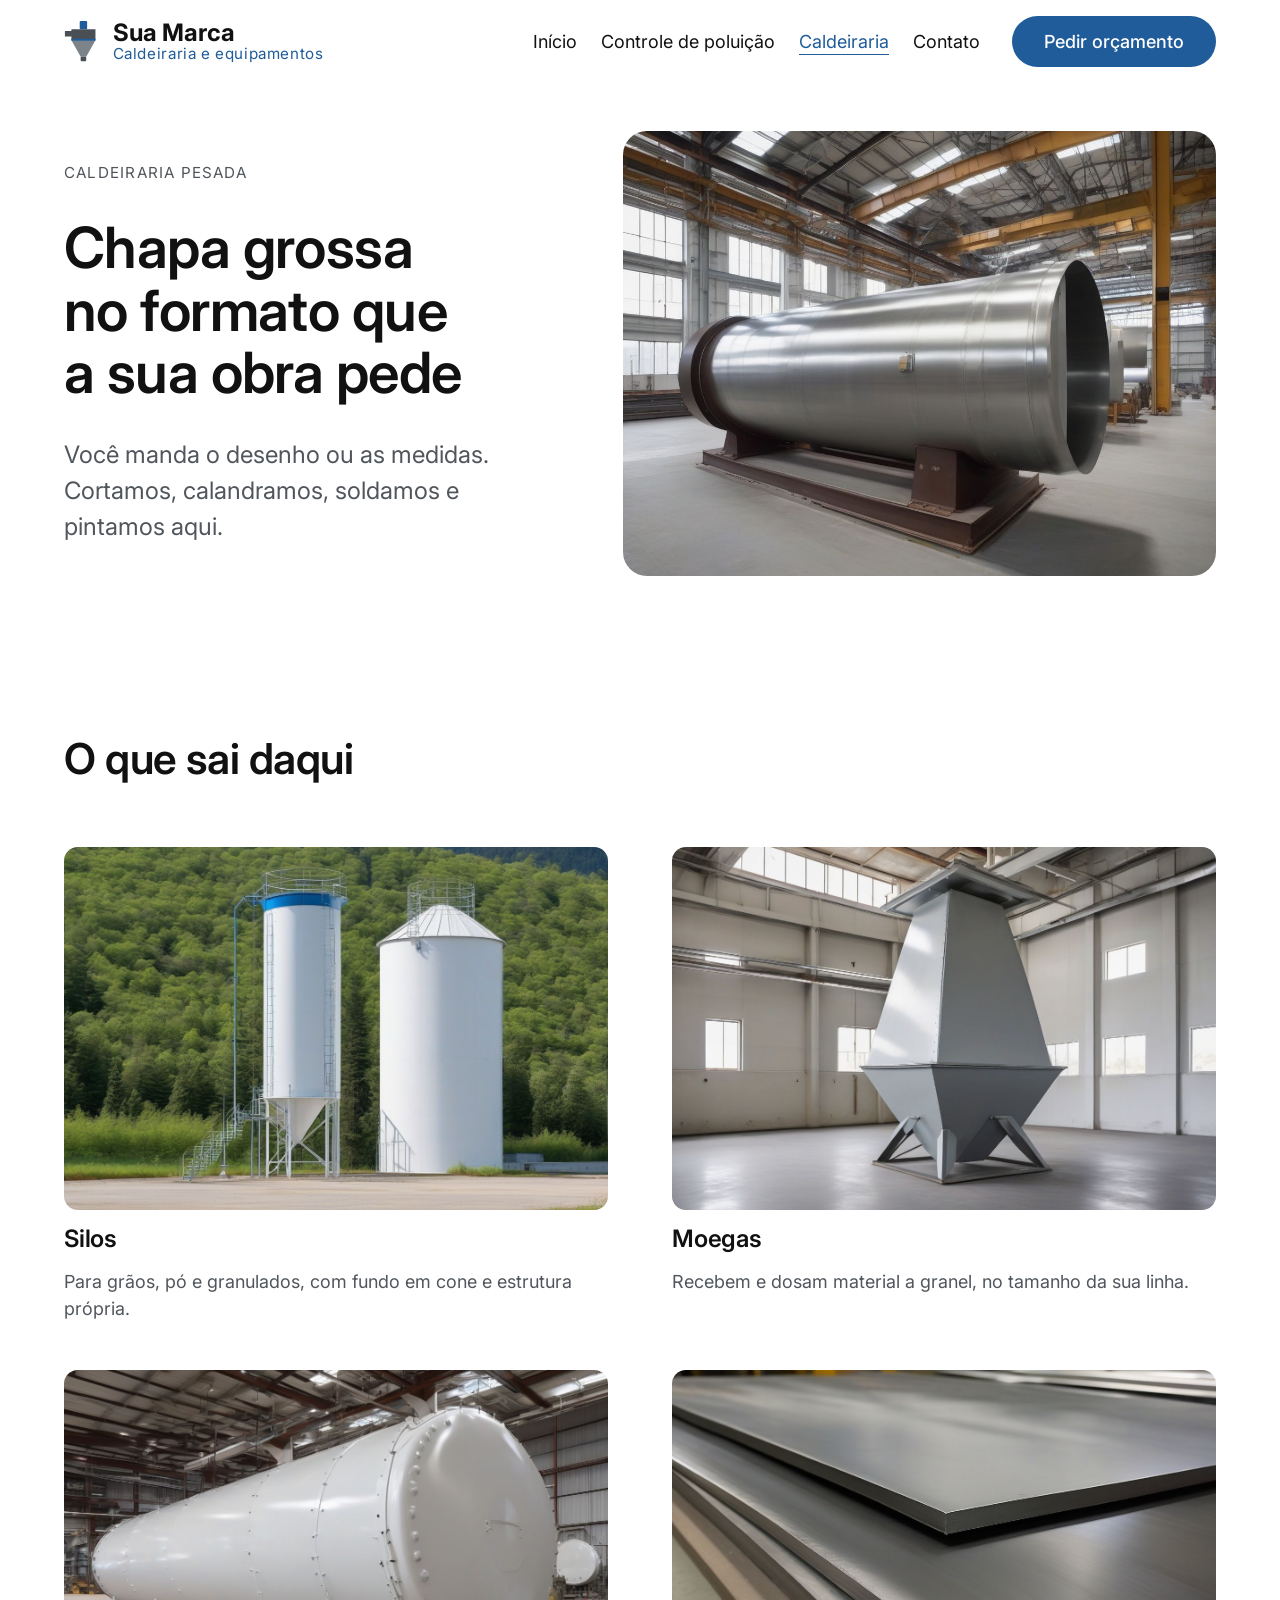
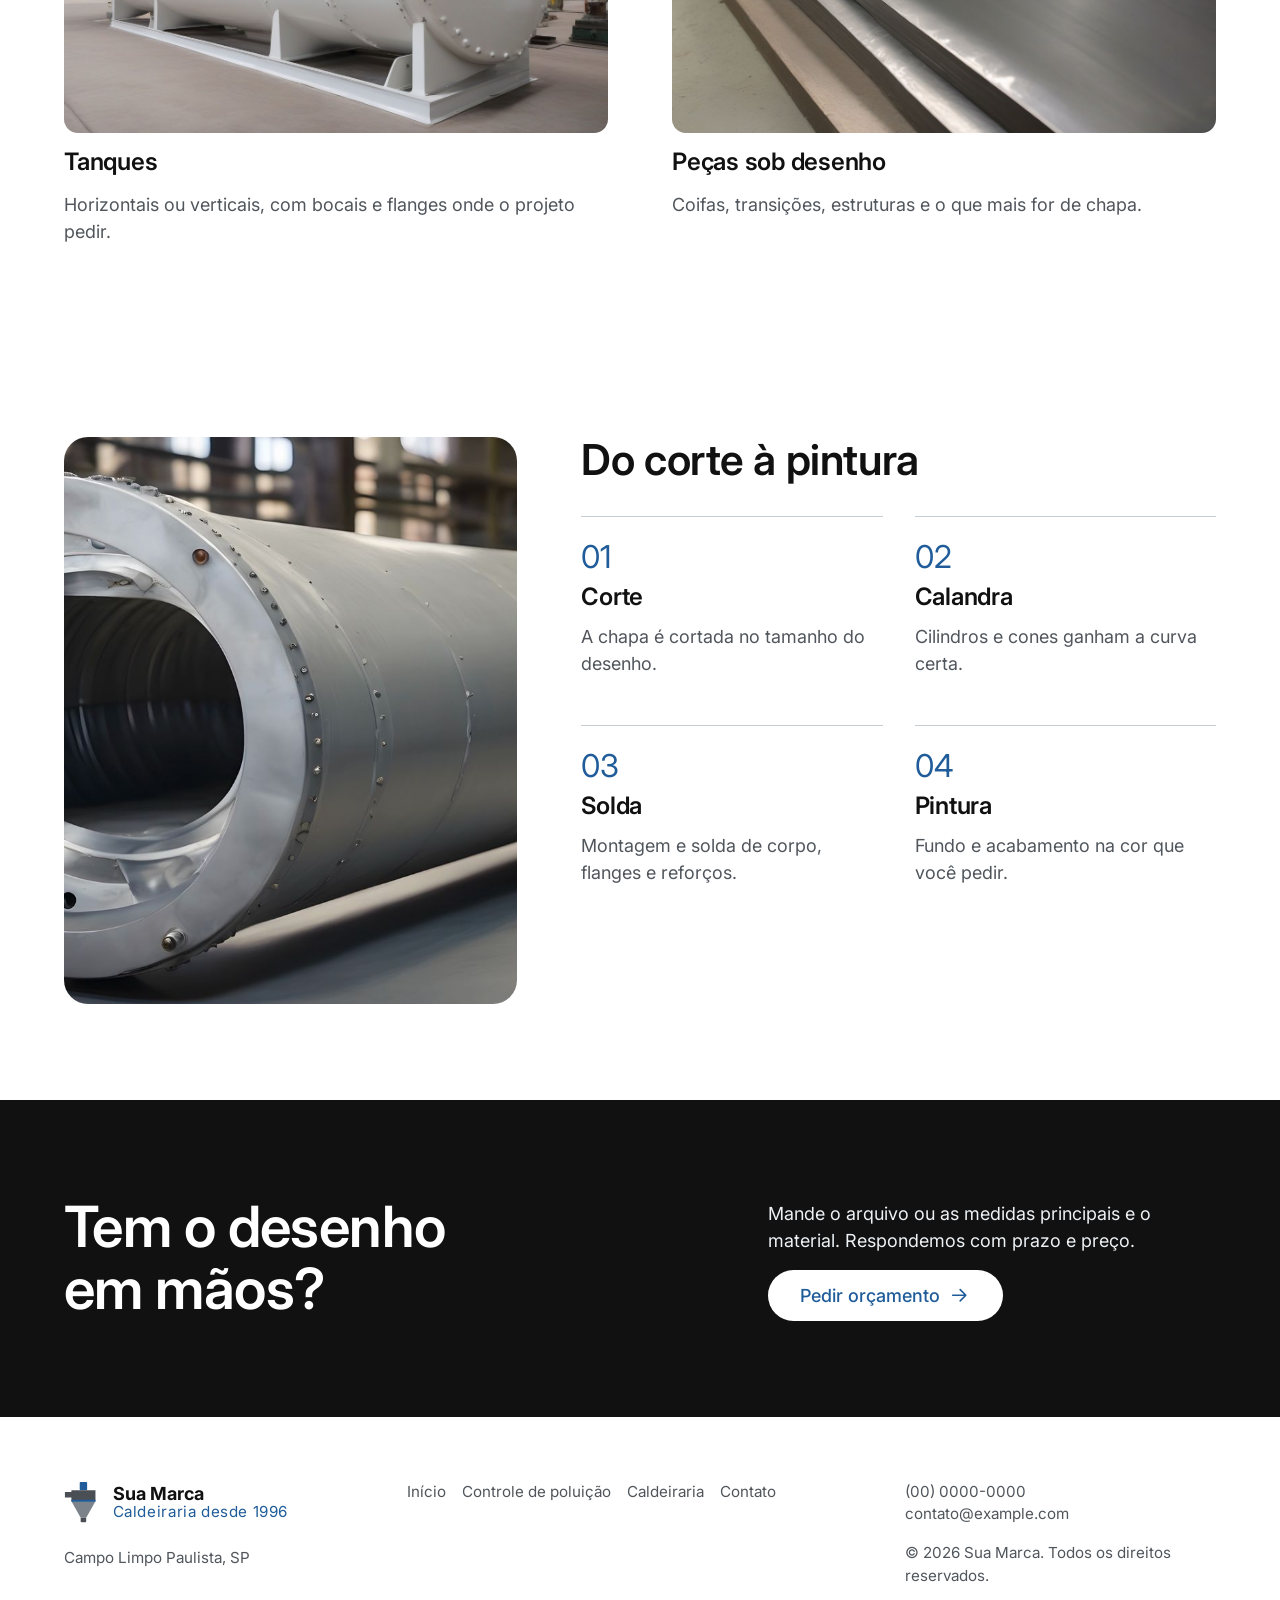
==== caldeiraria.html @ fb4e9d8f "Site novo: quatro páginas, vídeo do topo, ciclone em 3D e pedido de orçamento" ====
<!doctype html>
<html lang="pt-BR">
<head>
<meta charset="utf-8">
<meta name="viewport" content="width=device-width, initial-scale=1">
<title>Caldeiraria pesada: silos, moegas e tanques sob desenho | Sua Marca</title>
<meta name="description" content="Silos, moegas, tanques e peças de chapa grossa feitos a partir do seu desenho, com corte, calandra, solda e pintura em Campo Limpo Paulista, SP.">
<link rel="canonical" href="https://lugusofficial.github.io/caldeiraria-campo-limpo-paulista/caldeiraria.html">
<meta property="og:type" content="website">
<meta property="og:site_name" content="Sua Marca">
<meta property="og:title" content="Caldeiraria pesada: silos, moegas e tanques sob desenho | Sua Marca">
<meta property="og:description" content="Silos, moegas, tanques e peças de chapa grossa feitos a partir do seu desenho, com corte, calandra, solda e pintura em Campo Limpo Paulista, SP.">
<meta property="og:url" content="https://lugusofficial.github.io/caldeiraria-campo-limpo-paulista/caldeiraria.html">
<meta property="og:image" content="https://lugusofficial.github.io/caldeiraria-campo-limpo-paulista/assets/og-image.jpg">
<meta name="twitter:card" content="summary_large_image">
<meta name="theme-color" content="#FFFFFF">
<link rel="icon" href="assets/favicon.svg" type="image/svg+xml">
<link rel="preconnect" href="https://fonts.googleapis.com">
<link rel="preconnect" href="https://fonts.gstatic.com" crossorigin>
<link rel="stylesheet" href="https://fonts.googleapis.com/css2?family=Inter:wght@400;500;600;700&display=swap">
<link rel="stylesheet" href="css/tokens.css">
<link rel="stylesheet" href="css/base.css">
<link rel="stylesheet" href="css/site.css">
<script type="application/ld+json">{"@context": "https://schema.org", "@type": "LocalBusiness", "name": "Sua Marca", "description": "Caldeiraria pesada e equipamentos de controle de poluição do ar: ciclones, filtros de manga, exaustores, dutos, chaminés, silos, moegas e tanques.", "url": "https://lugusofficial.github.io/caldeiraria-campo-limpo-paulista/", "telephone": "+0000000000", "email": "contato@example.com", "foundingDate": "1996", "image": "https://lugusofficial.github.io/caldeiraria-campo-limpo-paulista/assets/og-image.jpg", "logo": "https://lugusofficial.github.io/caldeiraria-campo-limpo-paulista/assets/logo-simbolo.svg", "address": {"@type": "PostalAddress", "addressLocality": "Campo Limpo Paulista", "addressRegion": "SP", "addressCountry": "BR"}, "knowsAbout": ["Caldeiraria pesada", "Ciclones", "Filtros de manga", "Exaustores industriais", "Dutos e chaminés", "Silos", "Moegas", "Tanques"]}</script>
<script src="js/main.js" defer></script>
</head>
<body>
<a class="skip-link" href="#main">Pular para o conteúdo</a>
<svg hidden aria-hidden="true"><symbol id="icon-menu" viewBox="0 0 24 24"><path d="M4 7h16M4 12h16M4 17h16"/></symbol><symbol id="icon-close" viewBox="0 0 24 24"><path d="M6 6l12 12M18 6L6 18"/></symbol><symbol id="icon-phone" viewBox="0 0 24 24"><path d="M5 4h4l2 5-2.5 1.5a11 11 0 0 0 5 5L15 13l5 2v4a2 2 0 0 1-2 2A16 16 0 0 1 3 6a2 2 0 0 1 2-2"/></symbol><symbol id="icon-map" viewBox="0 0 24 24"><path d="M12 21s-6-5.5-6-11a6 6 0 0 1 12 0c0 5.5-6 11-6 11z"/><circle cx="12" cy="10" r="2"/></symbol><symbol id="icon-mail" viewBox="0 0 24 24"><rect x="3" y="5" width="18" height="14" rx="3"/><path d="m3 7 9 6 9-6"/></symbol><symbol id="icon-arrow" viewBox="0 0 24 24"><path d="M5 12h14M13 6l6 6-6 6"/></symbol></svg>
<header class="site-header">
  <div class="container site-header__inner">
    <a class="brand" href="index.html"><img class="brand__simbolo" src="assets/logo-simbolo.svg" width="40" height="48" alt=""><span class="brand__nome">Sua Marca<span class="brand__sub">Caldeiraria e equipamentos</span></span></a>
    <button class="nav-toggle" type="button" aria-expanded="false" aria-controls="site-nav">
      <svg class="icon icon--menu" aria-hidden="true" focusable="false"><use href="#icon-menu"></use></svg><svg class="icon icon--close" aria-hidden="true" focusable="false" hidden><use href="#icon-close"></use></svg>
      <span class="visually-hidden">Menu</span>
    </button>
    <nav id="site-nav" class="site-nav" aria-label="Principal" data-open="false">
      <ul><li><a href="index.html">Início</a></li><li><a href="controle-de-poluicao.html">Controle de poluição</a></li><li><a href="caldeiraria.html" aria-current="page">Caldeiraria</a></li><li><a href="contato.html">Contato</a></li></ul>
      <a class="btn btn--primary" href="contato.html">Pedir orçamento</a>
    </nav>
  </div>
</header>
<main id="main">
  <section class="topo" aria-labelledby="topo-title">
    <div class="container topo__grid">
      <div class="stack--lg topo__texto">
        <p class="label">Caldeiraria pesada</p>
        <h1 id="topo-title">Chapa grossa no formato que a sua obra pede</h1>
        <p class="lead">Você manda o desenho ou as medidas. Cortamos, calandramos, soldamos e pintamos aqui.</p>
      </div>
      <div class="topo__foto"><img src="assets/galpao.jpg" alt="Galpão de caldeiraria com um grande cilindro de chapa calandrada sobre apoios" width="1216" height="832" fetchpriority="high"></div>
    </div>
  </section>
  <section class="section equipamentos" id="pecas" aria-labelledby="pecas-title">
    <div class="container stack--xl">
      <h2 id="pecas-title" class="reveal">O que sai daqui</h2>
      <ul class="equip">
        <li class="equip__item reveal"><img src="assets/silo.jpg" alt="Dois silos brancos de aço, um com fundo em cone sobre pernas e escada, com mata ao fundo" width="1216" height="832" loading="lazy" decoding="async"><div class="stack"><h3>Silos</h3><p>Para grãos, pó e granulados, com fundo em cone e estrutura própria.</p></div></li>
        <li class="equip__item reveal"><img src="assets/moega.jpg" alt="Moega de aço cinza com fundo em pirâmide sobre pernas, num galpão claro" width="1216" height="832" loading="lazy" decoding="async"><div class="stack"><h3>Moegas</h3><p>Recebem e dosam material a granel, no tamanho da sua linha.</p></div></li>
        <li class="equip__item reveal"><img src="assets/tanque.jpg" alt="Tanque horizontal branco de aço sobre selas, num galpão" width="1216" height="832" loading="lazy" decoding="async"><div class="stack"><h3>Tanques</h3><p>Horizontais ou verticais, com bocais e flanges onde o projeto pedir.</p></div></li>
        <li class="equip__item reveal"><img src="assets/chapa.jpg" alt="Chapas grossas de aço empilhadas no galpão" width="1216" height="832" loading="lazy" decoding="async"><div class="stack"><h3>Peças sob desenho</h3><p>Coifas, transições, estruturas e o que mais for de chapa.</p></div></li>
      </ul>
    </div>
  </section>
  <section class="section processo" id="processo" aria-labelledby="processo-title">
    <div class="container split split--wide-media">
      <figure class="processo__foto reveal"><img src="assets/solda.jpg" alt="Duto de aço cinza com flange aparafusado, deitado no galpão" width="1216" height="832" loading="lazy" decoding="async"></figure>
      <div class="stack--lg reveal">
        <h2 id="processo-title">Do corte à pintura</h2>
        <ol class="passos passos--lista">
          <li class="passo"><span class="numeral">01</span><h3>Corte</h3><p>A chapa é cortada no tamanho do desenho.</p></li>
          <li class="passo"><span class="numeral">02</span><h3>Calandra</h3><p>Cilindros e cones ganham a curva certa.</p></li>
          <li class="passo"><span class="numeral">03</span><h3>Solda</h3><p>Montagem e solda de corpo, flanges e reforços.</p></li>
          <li class="passo"><span class="numeral">04</span><h3>Pintura</h3><p>Fundo e acabamento na cor que você pedir.</p></li>
        </ol>
      </div>
    </div>
  </section>
  <section class="section chamada" aria-labelledby="chamada-title">
    <div class="container chamada__grid reveal">
      <h2 id="chamada-title">Tem o desenho em mãos?</h2>
      <div class="stack">
        <p>Mande o arquivo ou as medidas principais e o material. Respondemos com prazo e preço.</p>
        <p><a class="btn btn--primary" href="contato.html">Pedir orçamento <svg class="icon" aria-hidden="true" focusable="false"><use href="#icon-arrow"></use></svg></a></p>
      </div>
    </div>
  </section>
</main>
<footer class="site-footer">
  <div class="container rodape">
    <div class="stack">
      <p class="brand"><img class="brand__simbolo" src="assets/logo-simbolo.svg" width="40" height="48" alt=""><span class="brand__nome">Sua Marca<span class="brand__sub">Caldeiraria desde 1996</span></span></p>
      <p>Campo Limpo Paulista, SP</p>
    </div>
    <nav aria-label="Rodapé"><ul><li><a href="index.html">Início</a></li><li><a href="controle-de-poluicao.html">Controle de poluição</a></li><li><a href="caldeiraria.html" aria-current="page">Caldeiraria</a></li><li><a href="contato.html">Contato</a></li></ul></nav>
    <div class="stack">
      <p><a href="tel:+0000000000">(00) 0000-0000</a><br><a href="mailto:contato@example.com">contato@example.com</a></p>
      <p>© <span data-year>2026</span> Sua Marca. Todos os direitos reservados.</p>
    </div>
  </div>
</footer>
</body>
</html>
---- css/tokens.css ----
/* Generated by scaffold.py from DESIGN.md. Edit DESIGN.md and rerun rather than editing here. */
:root {
  color-scheme: light;
  --color-bg: #FFFFFF;
  --color-surface: #EEF2F5;
  --color-text: #111111;
  --color-muted: #50565C;
  --color-accent: #1F5C99;
  --color-on-accent: #FFFFFF;
  --color-rule: #C6CED5;
  --color-focus: #1F5C99;

  --font-display: "Inter", system-ui, -apple-system, 'Segoe UI', Roboto, Arial, sans-serif;
  --font-body: "Inter", system-ui, -apple-system, 'Segoe UI', Roboto, Arial, sans-serif;
  --weight-display: 600;
  --weight-display-strong: 700;
  --weight-body: 400;
  --weight-body-medium: 500;

  /* Fluid type scale, ratio about 1.2 at 20rem viewport growing to 1.33 at 80rem. */
  --step--1: clamp(0.875rem, 0.85rem + 0.15vw, 0.95rem);
  --step-0: clamp(1rem, 0.95rem + 0.3vw, 1.125rem);
  --step-1: clamp(1.2rem, 1.1rem + 0.5vw, 1.5rem);
  --step-2: clamp(1.44rem, 1.25rem + 0.9vw, 2rem);
  --step-3: clamp(1.75rem, 1.4rem + 1.6vw, 2.66rem);
  --step-4: clamp(2.1rem, 1.5rem + 2.8vw, 3.55rem);
  --step-5: clamp(2.5rem, 1.6rem + 4.5vw, 4.75rem);

  --leading-body: 1.5;
  --leading-tight: 1.1;
  --measure: 65ch;

  --space-1: 0.25rem;
  --space-2: 0.5rem;
  --space-3: 0.75rem;
  --space-4: 1rem;
  --space-5: 1.5rem;
  --space-6: 2rem;
  --space-7: 3rem;
  --space-8: 4rem;
  --space-9: 6rem;
  --section-gap: clamp(4rem, 8vw, 6rem);

  --radius-sm: 6px;
  --radius-md: 14px;
  --radius-lg: 24px;
  --radius-pill: 999px;

  --container: 72rem;
  --gutter: clamp(1rem, 4vw, 2.5rem);
}
---- css/base.css ----
/* Generated by scaffold.py. Base layer: reset, typography, primitives. Do not duplicate these rules in site.css. */
*, *::before, *::after { box-sizing: border-box; }
* { margin: 0; }
html { -webkit-text-size-adjust: 100%; scroll-behavior: smooth; }
body {
  background: var(--color-bg);
  color: var(--color-text);
  font-family: var(--font-body);
  font-weight: var(--weight-body);
  font-size: var(--step-0);
  line-height: var(--leading-body);
  -webkit-font-smoothing: antialiased;
  overflow-wrap: anywhere;
}
img, svg, video { display: block; max-width: 100%; height: auto; }
img { border-radius: var(--radius-md); }
input, button, textarea, select { font: inherit; color: inherit; }
button { cursor: pointer; }
a { color: inherit; text-decoration-thickness: 1px; text-underline-offset: 0.15em; cursor: pointer; }
ul, ol { list-style: none; padding: 0; }
[hidden] { display: none !important; }
table { border-collapse: collapse; width: 100%; }
th, td { text-align: left; padding: var(--space-2) 0; vertical-align: top; }
hr, .rule { border: 0; border-top: 1px solid var(--color-rule); }

h1, h2, h3, h4 {
  font-family: var(--font-display);
  font-weight: var(--weight-display);
  line-height: var(--leading-tight);
  letter-spacing: -0.01em;
  text-wrap: balance;
}
h1 { font-size: var(--step-5); }
h2 { font-size: var(--step-3); }
h3 { font-size: var(--step-1); }
p, li, td, th, dd, dt, label, blockquote { max-width: var(--measure); }
.lead { font-size: var(--step-1); color: var(--color-muted); }
.muted { color: var(--color-muted); }
.label { font-size: var(--step--1); letter-spacing: 0.08em; text-transform: uppercase; color: var(--color-muted); }
.display { font-size: var(--step-4); font-family: var(--font-display); font-weight: var(--weight-display); line-height: var(--leading-tight); }

/* Layout primitives */
.container { width: min(100% - 2 * var(--gutter), var(--container)); margin-inline: auto; }
.container--narrow { max-width: 40rem; }
.container--wide { max-width: 90rem; }
.section { padding-block: var(--section-gap); }
.stack > * + * { margin-top: var(--space-4); }
.stack--lg > * + * { margin-top: var(--space-6); }
.stack--xl > * + * { margin-top: var(--space-8); }
.cluster { display: flex; flex-wrap: wrap; gap: var(--space-4); align-items: center; }
.split { display: grid; gap: var(--space-6); align-items: start; }
.grid { display: grid; gap: var(--space-6) var(--space-7); }
.media { border-radius: var(--radius-lg); overflow: hidden; }
.media img { border-radius: inherit; width: 100%; }
.surface { background: var(--color-surface); border-radius: var(--radius-lg); padding: var(--space-6); }
.numeral { font-family: var(--font-display); font-size: var(--step-4); line-height: 1; color: var(--color-muted); }
@media (min-width: 48em) {
  .split { grid-template-columns: repeat(2, minmax(0, 1fr)); gap: var(--space-8); }
  .split--wide-media { grid-template-columns: 5fr 7fr; }
  .split--wide-text { grid-template-columns: 7fr 5fr; }
  .grid--3 { grid-template-columns: repeat(3, minmax(0, 1fr)); }
  .grid--2 { grid-template-columns: repeat(2, minmax(0, 1fr)); }
  .surface { padding: var(--space-8); }
}

/* Buttons: pill by default, one primary per viewport */
.btn {
  display: inline-flex; align-items: center; justify-content: center; gap: var(--space-2);
  min-height: 3rem; padding: var(--space-3) var(--space-6);
  border-radius: var(--radius-pill); border: 0;
  font-weight: var(--weight-body-medium); text-decoration: none; cursor: pointer;
  transition: opacity 150ms ease, transform 150ms ease;
}
.btn--primary { background: var(--color-accent); color: var(--color-on-accent); }
.btn--primary:hover { opacity: 0.9; }
.btn--primary:active { transform: translateY(1px); }
.btn--link { padding-inline: 0; min-height: auto; text-decoration: underline; text-underline-offset: 0.2em; }
.icon { width: 1.25em; height: 1.25em; fill: none; stroke: currentColor; stroke-width: 1.75; stroke-linecap: round; stroke-linejoin: round; flex: none; }

/* Header and navigation */
.site-header { padding-block: var(--space-4); }
.site-header__inner { display: flex; align-items: center; justify-content: space-between; gap: var(--space-4); flex-wrap: wrap; }
.brand { font-family: var(--font-display); font-weight: var(--weight-display-strong); font-size: var(--step-1); text-decoration: none; }
.nav-toggle { background: none; border: 0; padding: var(--space-2); border-radius: var(--radius-pill); display: inline-flex; }
.site-nav { display: none; width: 100%; padding-top: var(--space-4); }
.site-nav[data-open="true"] { display: block; }
.site-nav ul { display: flex; flex-direction: column; gap: var(--space-3); margin-bottom: var(--space-4); }
.site-nav a:not(.btn) { text-decoration: none; padding-block: var(--space-2); display: inline-block; }
.site-nav a:not(.btn):hover { text-decoration: underline; }
@media (min-width: 48em) {
  .nav-toggle { display: none; }
  .site-nav { display: flex; width: auto; padding: 0; align-items: center; gap: var(--space-6); }
  .site-nav ul { flex-direction: row; gap: var(--space-5); margin: 0; }
}

/* Forms: visible labels, one rule per field */
.field { display: grid; gap: var(--space-2); }
.field input, .field textarea {
  width: 100%; padding: var(--space-3) var(--space-4);
  background: transparent; border: 1px solid var(--color-rule); border-radius: var(--radius-md);
}
.field textarea { min-height: 8rem; resize: vertical; }
.form-status { color: var(--color-muted); min-height: 1.5em; }

/* Footer */
.site-footer { padding-block: var(--space-8) var(--space-6); color: var(--color-muted); font-size: var(--step--1); }
.site-footer nav ul { display: flex; flex-wrap: wrap; gap: var(--space-4); }
.site-footer a { text-decoration: none; }
.site-footer a:hover { text-decoration: underline; }

/* Accessibility */
.visually-hidden { position: absolute; width: 1px; height: 1px; overflow: hidden; clip: rect(0 0 0 0); white-space: nowrap; }
.skip-link { position: absolute; left: -999px; top: var(--space-4); z-index: 10; background: var(--color-accent); color: var(--color-on-accent); padding: var(--space-3) var(--space-5); border-radius: var(--radius-pill); text-decoration: none; }
.skip-link:focus { left: var(--space-4); }
:focus-visible { outline: 2px solid var(--color-focus); outline-offset: 3px; border-radius: var(--radius-sm); }
@media (prefers-reduced-motion: reduce) {
  *, *::before, *::after { animation-duration: 0.01ms !important; animation-iteration-count: 1 !important; transition-duration: 0.01ms !important; scroll-behavior: auto !important; }
}
---- css/site.css ----
/* Section styles for this site. Base rules and tokens live in base.css and tokens.css: use the custom properties, never raw values. */
/* Style surfaces: No cards. Thin 1px rules on the neutral scale. The accent appears only on the primary CTA and one highlight per screen. */
/* Decorative effect: none in the layout. One keyframes block (surgir) drives the scroll reveal and the hero arrow. */

/* Marca: simbolo do ciclone mais o nome em texto */
.brand { display: inline-flex; align-items: center; gap: var(--space-3); }
.brand__simbolo { width: auto; height: 2.75rem; border-radius: var(--radius-sm); flex: none; }
.brand__nome { display: grid; line-height: var(--leading-tight); }
.brand__sub { font-family: var(--font-body); font-size: var(--step--1); font-weight: var(--weight-body); letter-spacing: 0.04em; color: var(--color-accent); }
.site-footer .brand__nome { color: var(--color-text); }
.site-nav a { white-space: nowrap; }
.site-nav a[aria-current="page"] { color: var(--color-accent); text-decoration: underline; text-underline-offset: 0.35em; }

/* Cabecalho: com o simbolo e quatro links o menu fica recolhido ate 64em */
@media (min-width: 48em) and (max-width: 63.99em) {
  .nav-toggle { display: inline-flex; }
  .site-nav { display: none; width: 100%; padding-top: var(--space-4); }
  .site-nav[data-open="true"] { display: block; }
  .site-nav ul { flex-direction: column; gap: var(--space-3); margin-bottom: var(--space-4); }
}

/* hero: video da fabrica ocupando a secao inteira, texto claro sobre um veu escuro */
.hero--video {
  position: relative; overflow: hidden; isolation: isolate;
  min-height: clamp(32rem, 84svh, 48rem);
  display: grid; align-items: center;
  padding-block: var(--space-8);
  background: var(--color-text);
}
.hero__video { position: absolute; inset: 0; width: 100%; height: 100%; object-fit: cover; z-index: -2; }
/* Sem autoplay (economia de bateria do iPhone) o Safari desenha um play por
   cima do video. O botao some e o js/hero.js troca o video pelo webp animado. */
.hero__video::-webkit-media-controls,
.hero__video::-webkit-media-controls-start-playback-button { display: none !important; -webkit-appearance: none; }
@media (max-width: 47.99em) { .hero--video { min-height: max(32rem, calc(100svh - 5rem)); } }
.hero__veu { position: absolute; inset: 0; z-index: -1; background: color-mix(in srgb, var(--color-text) 58%, transparent); }
.hero__grid { width: min(100% - 2 * var(--gutter), var(--container)); margin-inline: auto; }
.hero__text { max-width: 44rem; color: var(--color-bg); }
.hero__text h1 { max-width: 16ch; color: var(--color-bg); }
.hero__text .label, .hero__text .lead { color: var(--color-surface); }
.hero__text .btn--primary { background: var(--color-bg); color: var(--color-accent); }
.hero__text .btn--primary:hover { background: var(--color-surface); opacity: 1; }
.hero__text .btn--link { color: var(--color-bg); }
.hero__text .btn--link:hover { color: var(--color-surface); }
.hero__seta {
  position: absolute; left: 50%; bottom: var(--space-5); transform: translateX(-50%);
  display: grid; place-items: center; width: 3rem; height: 3rem; border-radius: var(--radius-pill);
  color: var(--color-bg); background: color-mix(in srgb, var(--color-text) 45%, transparent);
}
.hero__seta svg { width: 1.5rem; height: 1.5rem; fill: none; stroke: currentColor; stroke-width: 2; stroke-linecap: round; stroke-linejoin: round; }

/* topo das paginas internas: texto a esquerda, foto grande a direita */
.topo { padding-block: var(--space-7) var(--space-8); }
.topo__grid { display: grid; gap: var(--space-7); align-items: center; }
.topo__texto h1 { max-width: 14ch; font-size: var(--step-4); }
.topo__foto img { width: 100%; aspect-ratio: 4 / 3; object-fit: cover; border-radius: var(--radius-lg); }
@media (min-width: 56em) { .topo__grid { grid-template-columns: 5fr 6fr; gap: var(--space-8); } }

/* linhas: as duas frentes lado a lado, so com espaco entre elas */
.linhas__intro .lead { max-width: 40ch; }
.linhas { display: grid; gap: var(--space-8); }
.linha { display: grid; gap: var(--space-4); align-content: start; }
.linha__link { display: grid; gap: var(--space-4); text-decoration: none; }
.linha__link img { width: 100%; aspect-ratio: 3 / 2; object-fit: cover; border-radius: var(--radius-lg); transition: transform 400ms ease; }
.linha__link:hover img { transform: translateY(calc(-1 * var(--space-2))); }
.linha__nome { display: inline-flex; align-items: center; gap: var(--space-3); font-family: var(--font-display); font-weight: var(--weight-display); font-size: var(--step-2); line-height: var(--leading-tight); }
.linha__nome .icon { transition: transform 200ms ease; }
.linha__link:hover .linha__nome { color: var(--color-accent); }
.linha__link:hover .linha__nome .icon { transform: translateX(var(--space-2)); }
.linha p { color: var(--color-muted); max-width: 46ch; }
@media (min-width: 48em) { .linhas { grid-template-columns: repeat(2, minmax(0, 1fr)); } }

/* galeria: um destaque grande e dois menores ao lado */
.galeria__grid { display: grid; gap: var(--space-6); }
.galeria__item { display: grid; gap: var(--space-3); align-content: start; }
.galeria__item img { width: 100%; aspect-ratio: 3 / 2; object-fit: cover; transition: transform 400ms ease; }
.galeria__item:hover img { transform: scale(1.02); }
.galeria__item figcaption { font-size: var(--step--1); color: var(--color-muted); }
@media (min-width: 48em) {
  .galeria__grid { grid-template-columns: 3fr 2fr; }
  .galeria__item--grande { grid-row: span 2; grid-template-rows: 1fr auto; }
  .galeria__item--grande img { height: 100%; aspect-ratio: auto; }
}

/* processo: passos numerados com um fio em cima */
.passos { display: grid; gap: var(--space-7) var(--space-6); counter-reset: none; }
.passo { display: grid; gap: var(--space-3); align-content: start; padding-top: var(--space-5); border-top: 1px solid var(--color-rule); }
.passo .numeral { font-size: var(--step-2); color: var(--color-accent); }
.passo p { color: var(--color-muted); }
@media (min-width: 40em) { .passos { grid-template-columns: repeat(2, minmax(0, 1fr)); } }
@media (min-width: 64em) { .passos:not(.passos--lista) { grid-template-columns: repeat(4, minmax(0, 1fr)); } }
.processo__foto img { width: 100%; aspect-ratio: 4 / 5; object-fit: cover; border-radius: var(--radius-lg); }

/* ciclone em 3D: palco a esquerda, explicacao a direita */
.ciclone { background: var(--color-surface); }
.ciclone__grid { display: grid; gap: var(--space-7); align-items: center; }
.ciclone__palco { position: relative; aspect-ratio: 7 / 8; max-height: 40rem; width: 100%; margin-inline: auto; }
.ciclone__poster, .ciclone__tela { position: absolute; inset: 0; width: 100%; height: 100%; object-fit: contain; border-radius: var(--radius-lg); }
.ciclone__tela { cursor: grab; touch-action: pan-y; }
.ciclone__tela:active { cursor: grabbing; }
.ciclone__passos { display: grid; gap: var(--space-5); }
.ciclone__passos li { display: grid; grid-template-columns: 2.5rem 1fr; gap: var(--space-3); align-items: baseline; }
.ciclone__passos .numeral { font-size: var(--step-2); color: var(--color-accent); }
.ciclone__legenda { display: flex; flex-wrap: wrap; align-items: center; gap: var(--space-2) var(--space-3); font-size: var(--step--1); color: var(--color-muted); }
.ponto { width: 0.75rem; height: 0.75rem; border-radius: var(--radius-pill); display: inline-block; }
.ponto--po { background: var(--color-muted); }
.ponto--ar { background: var(--color-accent); margin-left: var(--space-3); }
.btn-ciclone {
  min-height: 2.75rem; padding: var(--space-2) var(--space-5); border-radius: var(--radius-pill);
  background: var(--color-bg); border: 1px solid var(--color-rule); transition: border-color 200ms ease, color 200ms ease;
}
.btn-ciclone:hover, .btn-ciclone[aria-pressed="true"] { border-color: var(--color-accent); color: var(--color-accent); }
@media (min-width: 56em) { .ciclone__grid { grid-template-columns: 6fr 5fr; gap: var(--space-9); } }

/* equipamentos: lista com foto, nome e uma frase, fio entre os itens */
.equip { display: grid; gap: var(--space-7) var(--space-8); }
.equip__item { display: grid; gap: var(--space-4); align-content: start; }
.equip__item img { width: 100%; aspect-ratio: 3 / 2; object-fit: cover; transition: transform 400ms ease; }
.equip__item:hover img { transform: translateY(calc(-1 * var(--space-1))); }
.equip__item p { color: var(--color-muted); }
@media (min-width: 48em) { .equip { grid-template-columns: repeat(2, minmax(0, 1fr)); } }

/* pedido: lista simples com marcador azul */
.lista { display: grid; gap: var(--space-3); }
.lista li { display: grid; grid-template-columns: 1.5rem 1fr; }
.lista li::before { content: ""; width: 0.5rem; height: 0.5rem; margin-top: 0.55em; border-radius: var(--radius-pill); background: var(--color-accent); }

/* location: location-split-map */
.mapa img { width: 100%; border-radius: var(--radius-lg); }
.mapa { margin: 0; }

/* chamada final: titulo grande de um lado, texto e botao do outro */
.chamada { background: var(--color-text); color: var(--color-bg); }
.chamada__grid { display: grid; gap: var(--space-6); align-items: end; }
.chamada h2 { font-size: var(--step-4); max-width: 18ch; }
.chamada p { color: var(--color-surface); }
.chamada .btn--primary { background: var(--color-bg); color: var(--color-accent); }
.chamada .btn--primary:hover { background: var(--color-surface); opacity: 1; }
@media (min-width: 56em) { .chamada__grid { grid-template-columns: 3fr 2fr; } }

/* contact: contact-form-split, formulario que abre o e-mail e os dados da fabrica */
.contato__grid { display: grid; gap: var(--space-8); align-items: start; }
.topo--curto { padding-bottom: 0; }
.topo--curto h1 { font-size: var(--step-4); }
.contato__form { max-width: 40rem; }
.campos { display: grid; gap: var(--space-4); }
@media (min-width: 40em) { .campos { grid-template-columns: repeat(2, minmax(0, 1fr)); } }
.field select {
  width: 100%; min-height: 3rem; padding: var(--space-3) var(--space-4);
  background: var(--color-bg); border: 1px solid var(--color-rule); border-radius: var(--radius-md);
}
.field input::placeholder, .field textarea::placeholder { color: var(--color-muted); }
.contato__links a, .contato__lugar { display: inline-flex; align-items: center; gap: var(--space-2); min-height: 2.75rem; }
.contato__links a { text-decoration: none; transition: color 200ms ease; }
.contato__links a:hover { color: var(--color-accent); text-decoration: underline; }
.contato__lugar { color: var(--color-muted); }
@media (min-width: 56em) {
  .contato__grid { grid-template-columns: 7fr 4fr; gap: var(--space-9); }
  .contato__fatos { padding-top: var(--space-8); }
}

/* rodape em tres colunas */
.rodape { display: grid; gap: var(--space-6); }
.site-footer .brand { font-size: var(--step-0); }
@media (min-width: 48em) { .rodape { grid-template-columns: 2fr 3fr 2fr; } }

/* Links de texto */
.btn--link { transition: color 200ms ease; }
.btn--link:hover { color: var(--color-accent); }
.btn .icon { transition: transform 200ms ease; }
.btn:hover .icon { transform: translateX(var(--space-1)); }

/* Movimento: um unico bloco de keyframes. Reveal no scroll (so CSS, so onde ha
   suporte) e a seta do heroi descendo; nada disso roda com movimento reduzido. */
@keyframes surgir { from { opacity: 0; transform: translateY(var(--desloca, var(--space-6))); } }
@media (prefers-reduced-motion: no-preference) {
  .hero__seta svg { --desloca: calc(-1 * var(--space-3)); animation: surgir 1.8s ease-out infinite; }
  @supports (animation-timeline: view()) {
    .reveal { animation: surgir linear both; animation-timeline: view(); animation-range: entry 0% entry 35%; }
  }
}
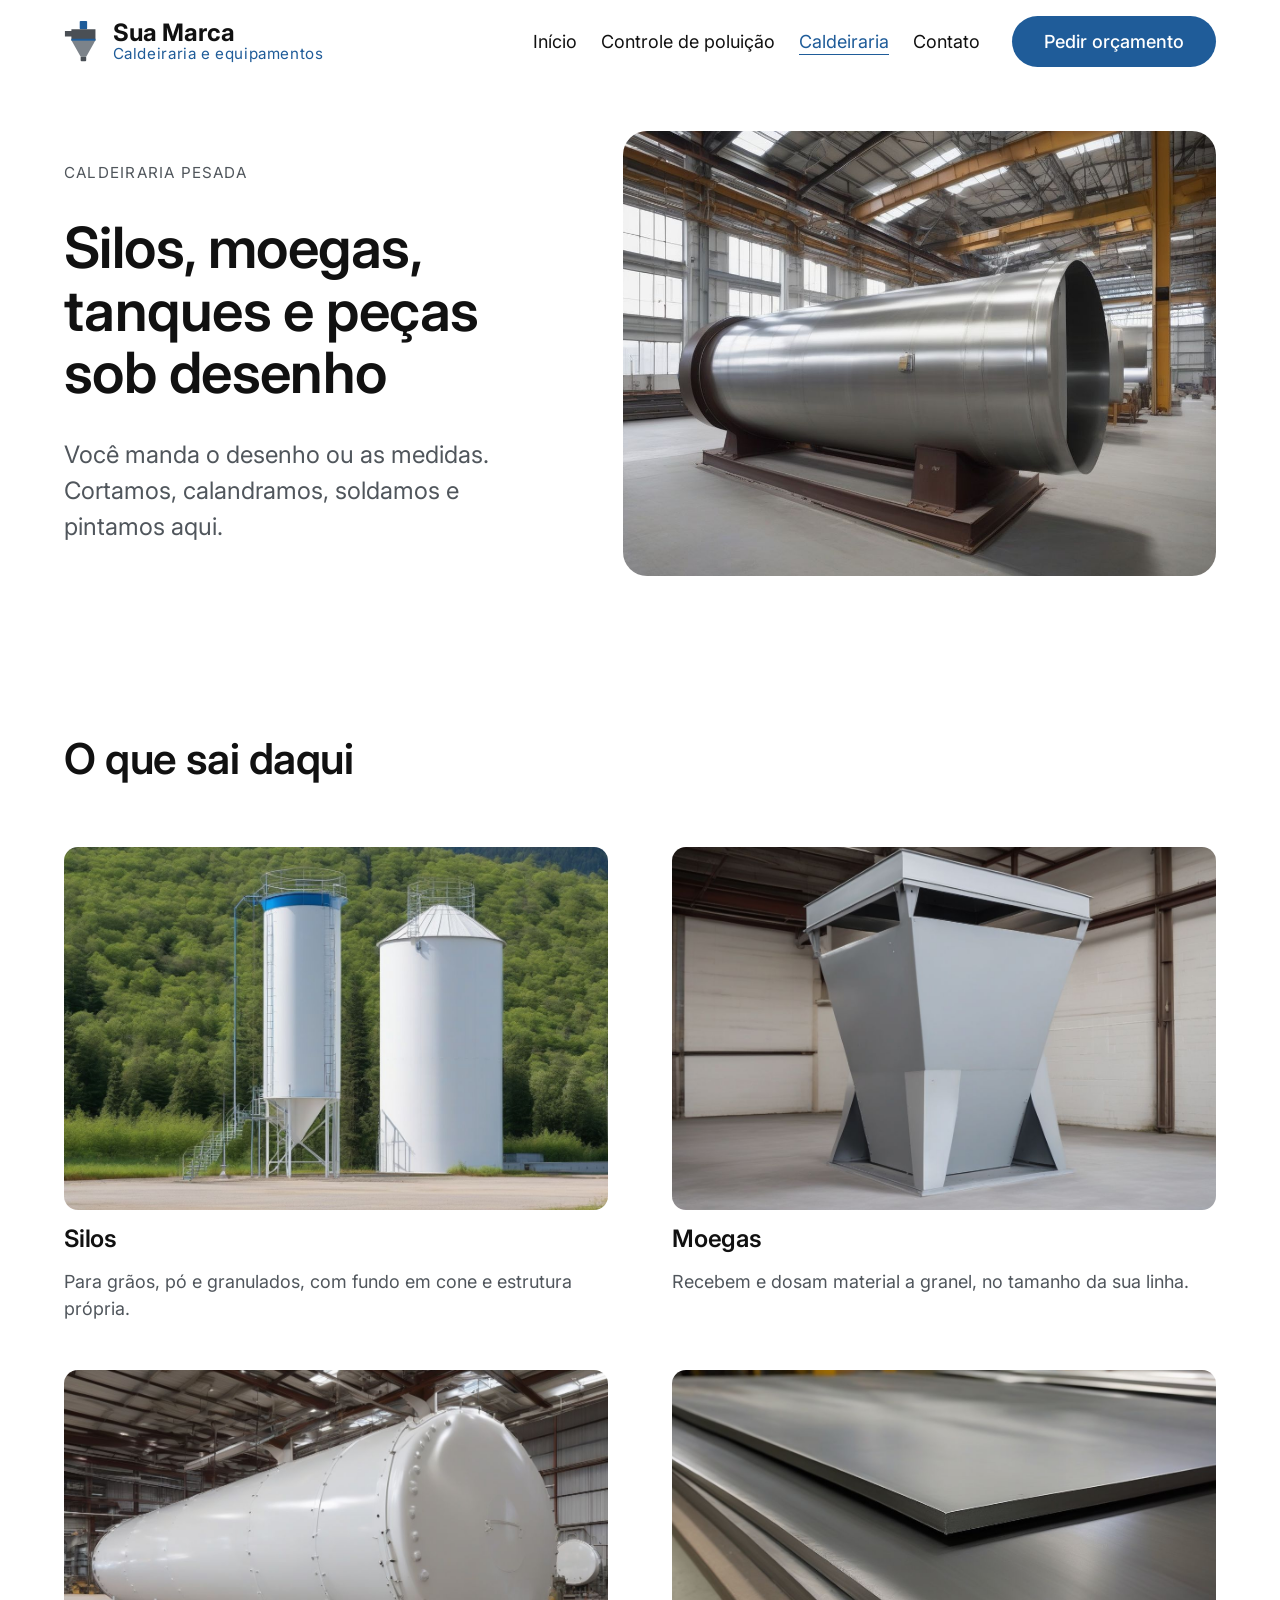
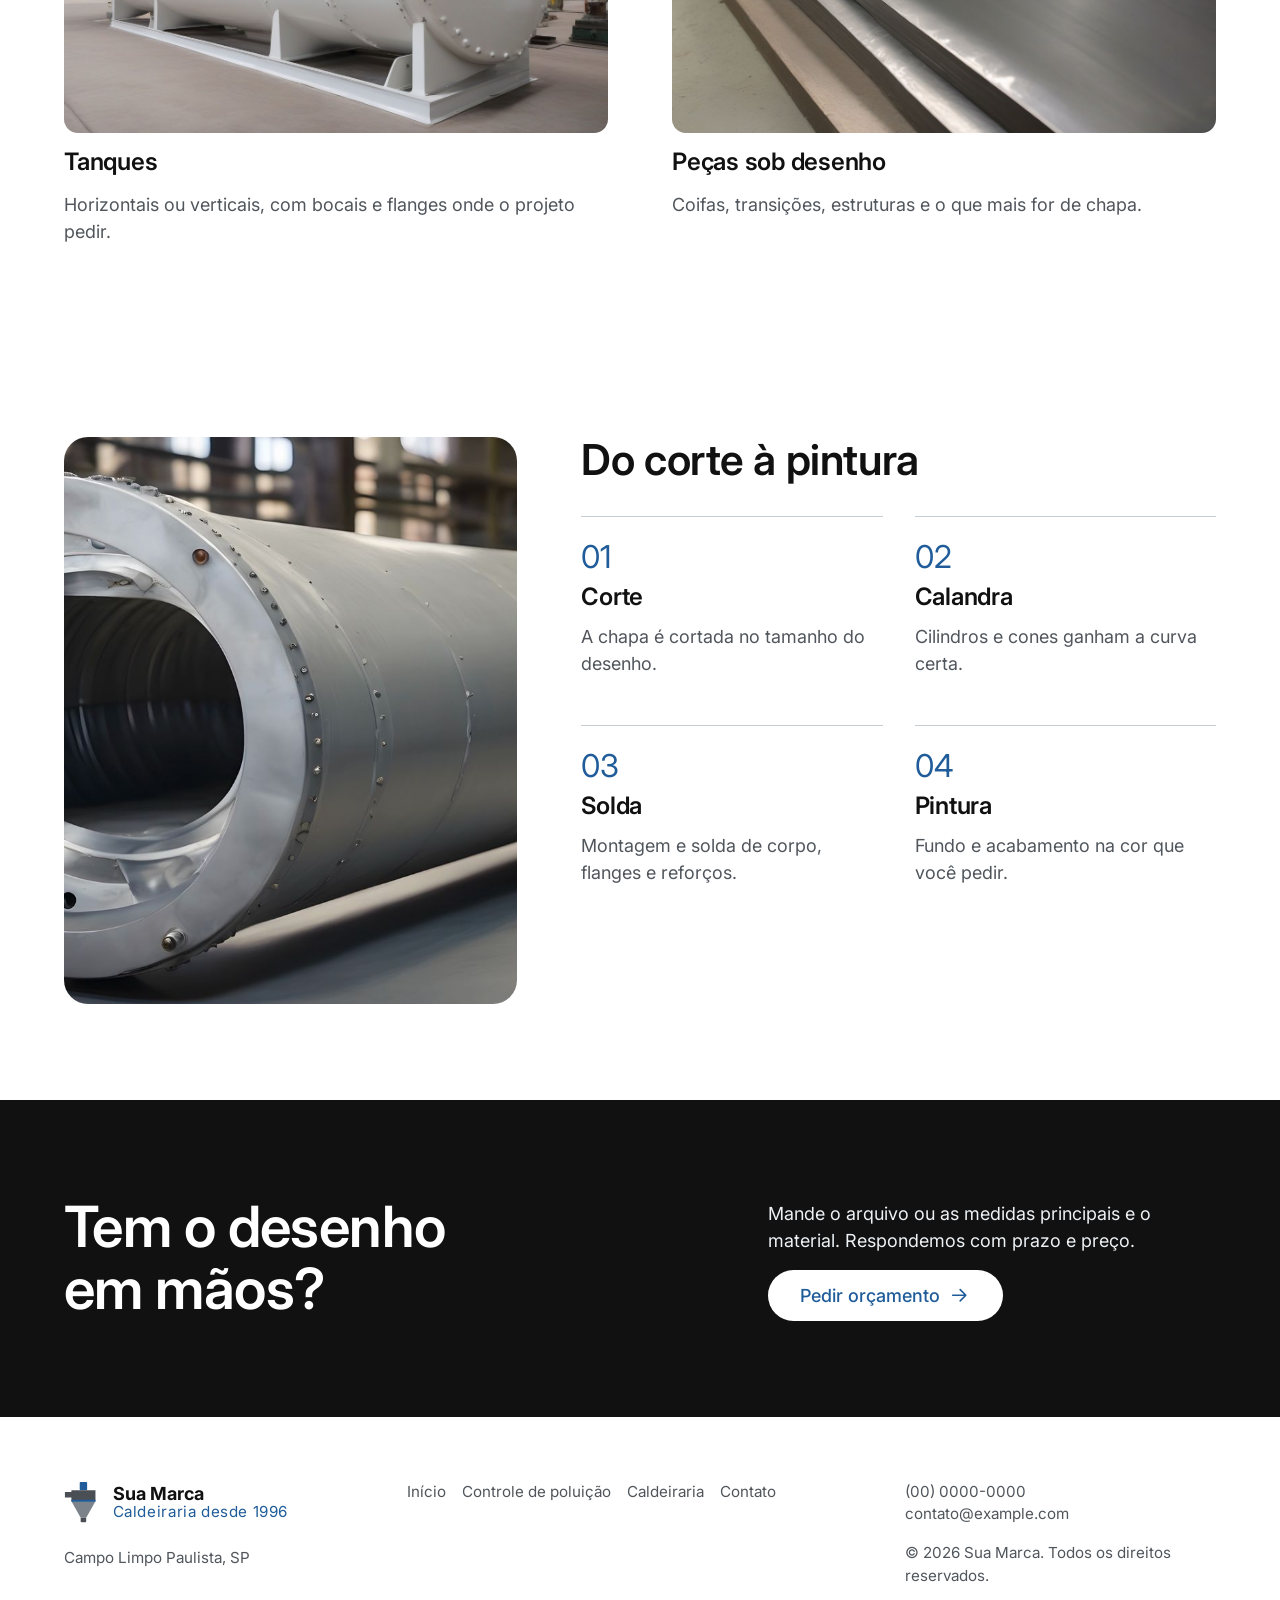
==== commit 789ed621: "Imagens coerentes com os equipamentos, aplicações comuns e topo em tela cheia" ====
--- a/caldeiraria.html
+++ b/caldeiraria.html
@@ -45,7 +45,7 @@
     <div class="container topo__grid">
       <div class="stack--lg topo__texto">
         <p class="label">Caldeiraria pesada</p>
-        <h1 id="topo-title">Chapa grossa no formato que a sua obra pede</h1>
+        <h1 id="topo-title">Silos, moegas, tanques e peças sob desenho</h1>
         <p class="lead">Você manda o desenho ou as medidas. Cortamos, calandramos, soldamos e pintamos aqui.</p>
       </div>
       <div class="topo__foto"><img src="assets/galpao.jpg" alt="Galpão de caldeiraria com um grande cilindro de chapa calandrada sobre apoios" width="1216" height="832" fetchpriority="high"></div>
@@ -56,7 +56,7 @@
       <h2 id="pecas-title" class="reveal">O que sai daqui</h2>
       <ul class="equip">
         <li class="equip__item reveal"><img src="assets/silo.jpg" alt="Dois silos brancos de aço, um com fundo em cone sobre pernas e escada, com mata ao fundo" width="1216" height="832" loading="lazy" decoding="async"><div class="stack"><h3>Silos</h3><p>Para grãos, pó e granulados, com fundo em cone e estrutura própria.</p></div></li>
-        <li class="equip__item reveal"><img src="assets/moega.jpg" alt="Moega de aço cinza com fundo em pirâmide sobre pernas, num galpão claro" width="1216" height="832" loading="lazy" decoding="async"><div class="stack"><h3>Moegas</h3><p>Recebem e dosam material a granel, no tamanho da sua linha.</p></div></li>
+        <li class="equip__item reveal"><img src="assets/moega.jpg" alt="Moega de aço cinza com boca retangular e fundo em pirâmide sobre pernas, num galpão" width="1216" height="832" loading="lazy" decoding="async"><div class="stack"><h3>Moegas</h3><p>Recebem e dosam material a granel, no tamanho da sua linha.</p></div></li>
         <li class="equip__item reveal"><img src="assets/tanque.jpg" alt="Tanque horizontal branco de aço sobre selas, num galpão" width="1216" height="832" loading="lazy" decoding="async"><div class="stack"><h3>Tanques</h3><p>Horizontais ou verticais, com bocais e flanges onde o projeto pedir.</p></div></li>
         <li class="equip__item reveal"><img src="assets/chapa.jpg" alt="Chapas grossas de aço empilhadas no galpão" width="1216" height="832" loading="lazy" decoding="async"><div class="stack"><h3>Peças sob desenho</h3><p>Coifas, transições, estruturas e o que mais for de chapa.</p></div></li>
       </ul>
--- a/css/site.css
+++ b/css/site.css
@@ -22,7 +22,7 @@
 /* hero: video da fabrica ocupando a secao inteira, texto claro sobre um veu escuro */
 .hero--video {
   position: relative; overflow: hidden; isolation: isolate;
-  min-height: clamp(32rem, 84svh, 48rem);
+  min-height: max(32rem, calc(100svh - 5rem));
   display: grid; align-items: center;
   padding-block: var(--space-8);
   background: var(--color-text);
@@ -32,7 +32,6 @@
    cima do video. O botao some e o js/hero.js troca o video pelo webp animado. */
 .hero__video::-webkit-media-controls,
 .hero__video::-webkit-media-controls-start-playback-button { display: none !important; -webkit-appearance: none; }
-@media (max-width: 47.99em) { .hero--video { min-height: max(32rem, calc(100svh - 5rem)); } }
 .hero__veu { position: absolute; inset: 0; z-index: -1; background: color-mix(in srgb, var(--color-text) 58%, transparent); }
 .hero__grid { width: min(100% - 2 * var(--gutter), var(--container)); margin-inline: auto; }
 .hero__text { max-width: 44rem; color: var(--color-bg); }
@@ -125,6 +124,13 @@
 .lista li { display: grid; grid-template-columns: 1.5rem 1fr; }
 .lista li::before { content: ""; width: 0.5rem; height: 0.5rem; margin-top: 0.55em; border-radius: var(--radius-pill); background: var(--color-accent); }
 
+/* aplicacoes: quatro colunas abertas com um fio em cima */
+.aplic { display: grid; gap: var(--space-6); }
+.aplic li { display: grid; gap: var(--space-2); align-content: start; padding-top: var(--space-4); border-top: 1px solid var(--color-rule); }
+.aplic p { color: var(--color-muted); }
+@media (min-width: 40em) { .aplic { grid-template-columns: repeat(2, minmax(0, 1fr)); } }
+@media (min-width: 64em) { .aplic { grid-template-columns: repeat(4, minmax(0, 1fr)); } }
+
 /* location: location-split-map */
 .mapa img { width: 100%; border-radius: var(--radius-lg); }
 .mapa { margin: 0; }
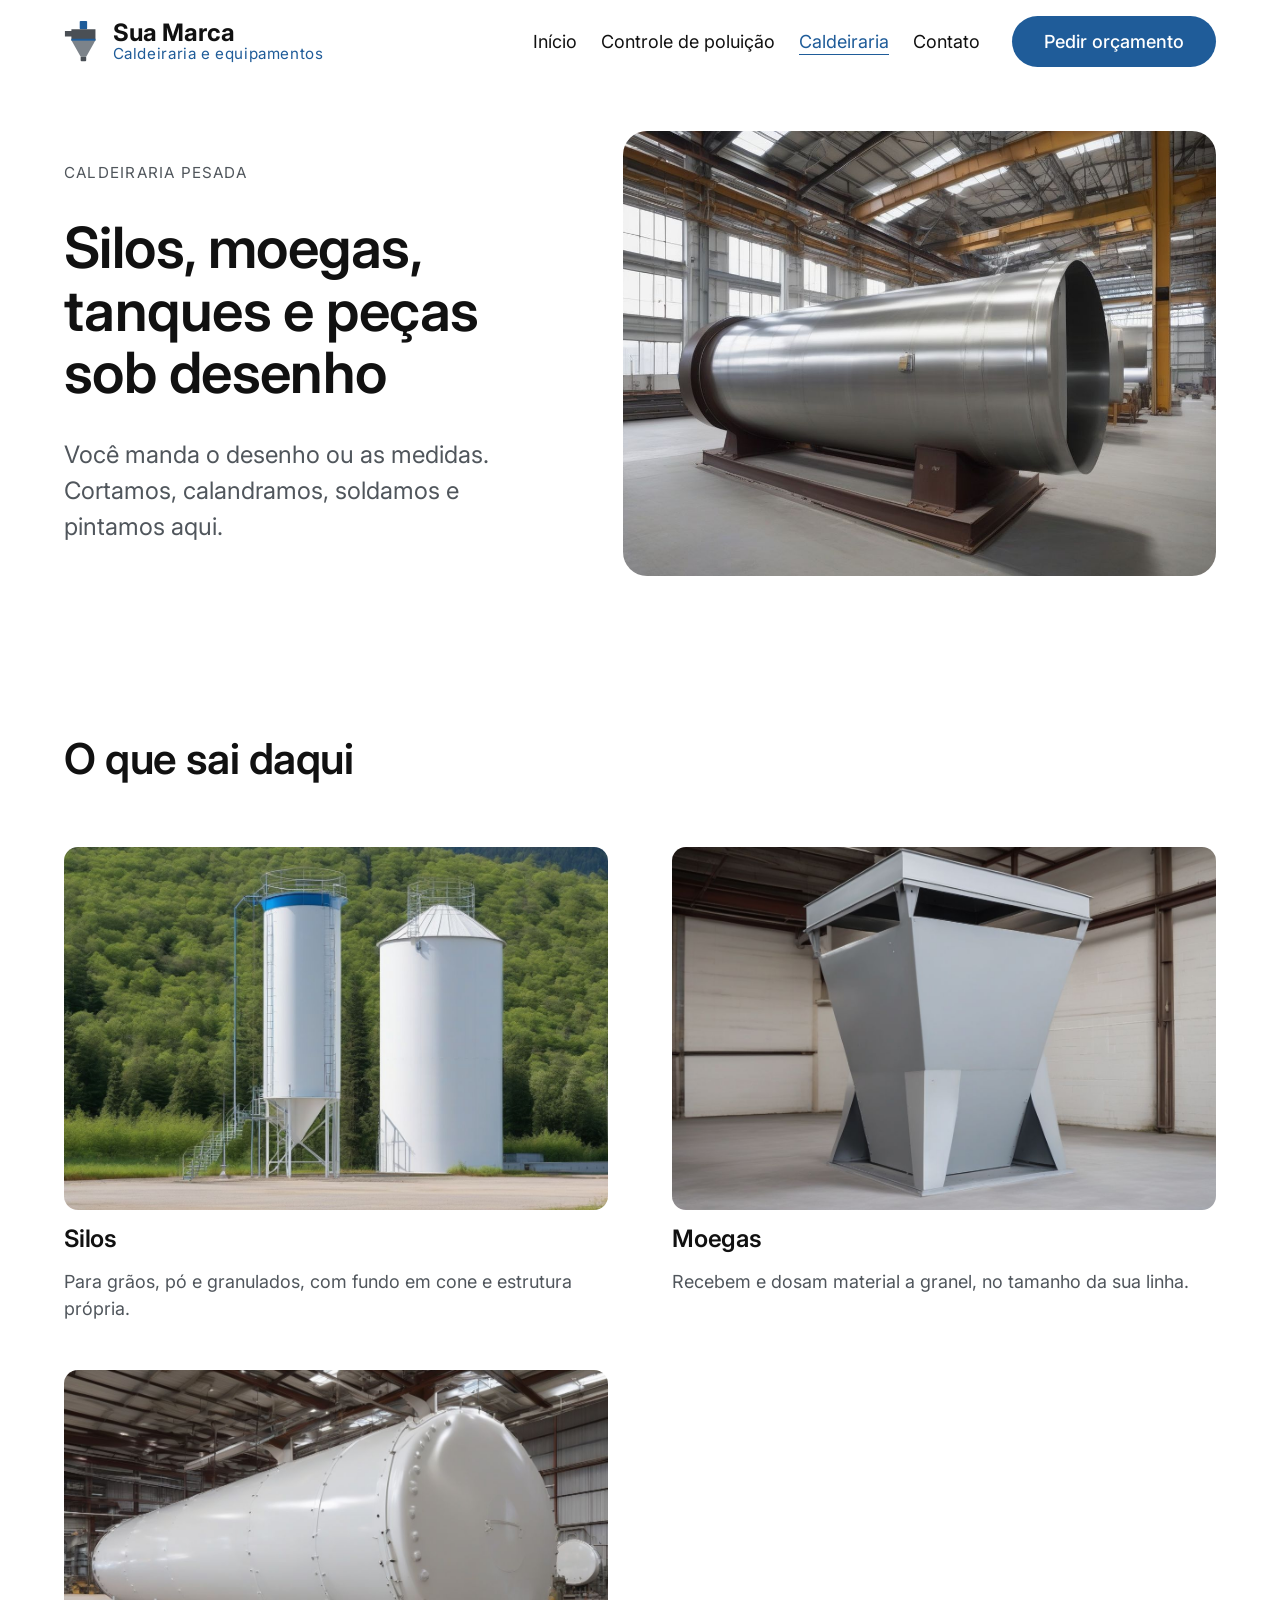
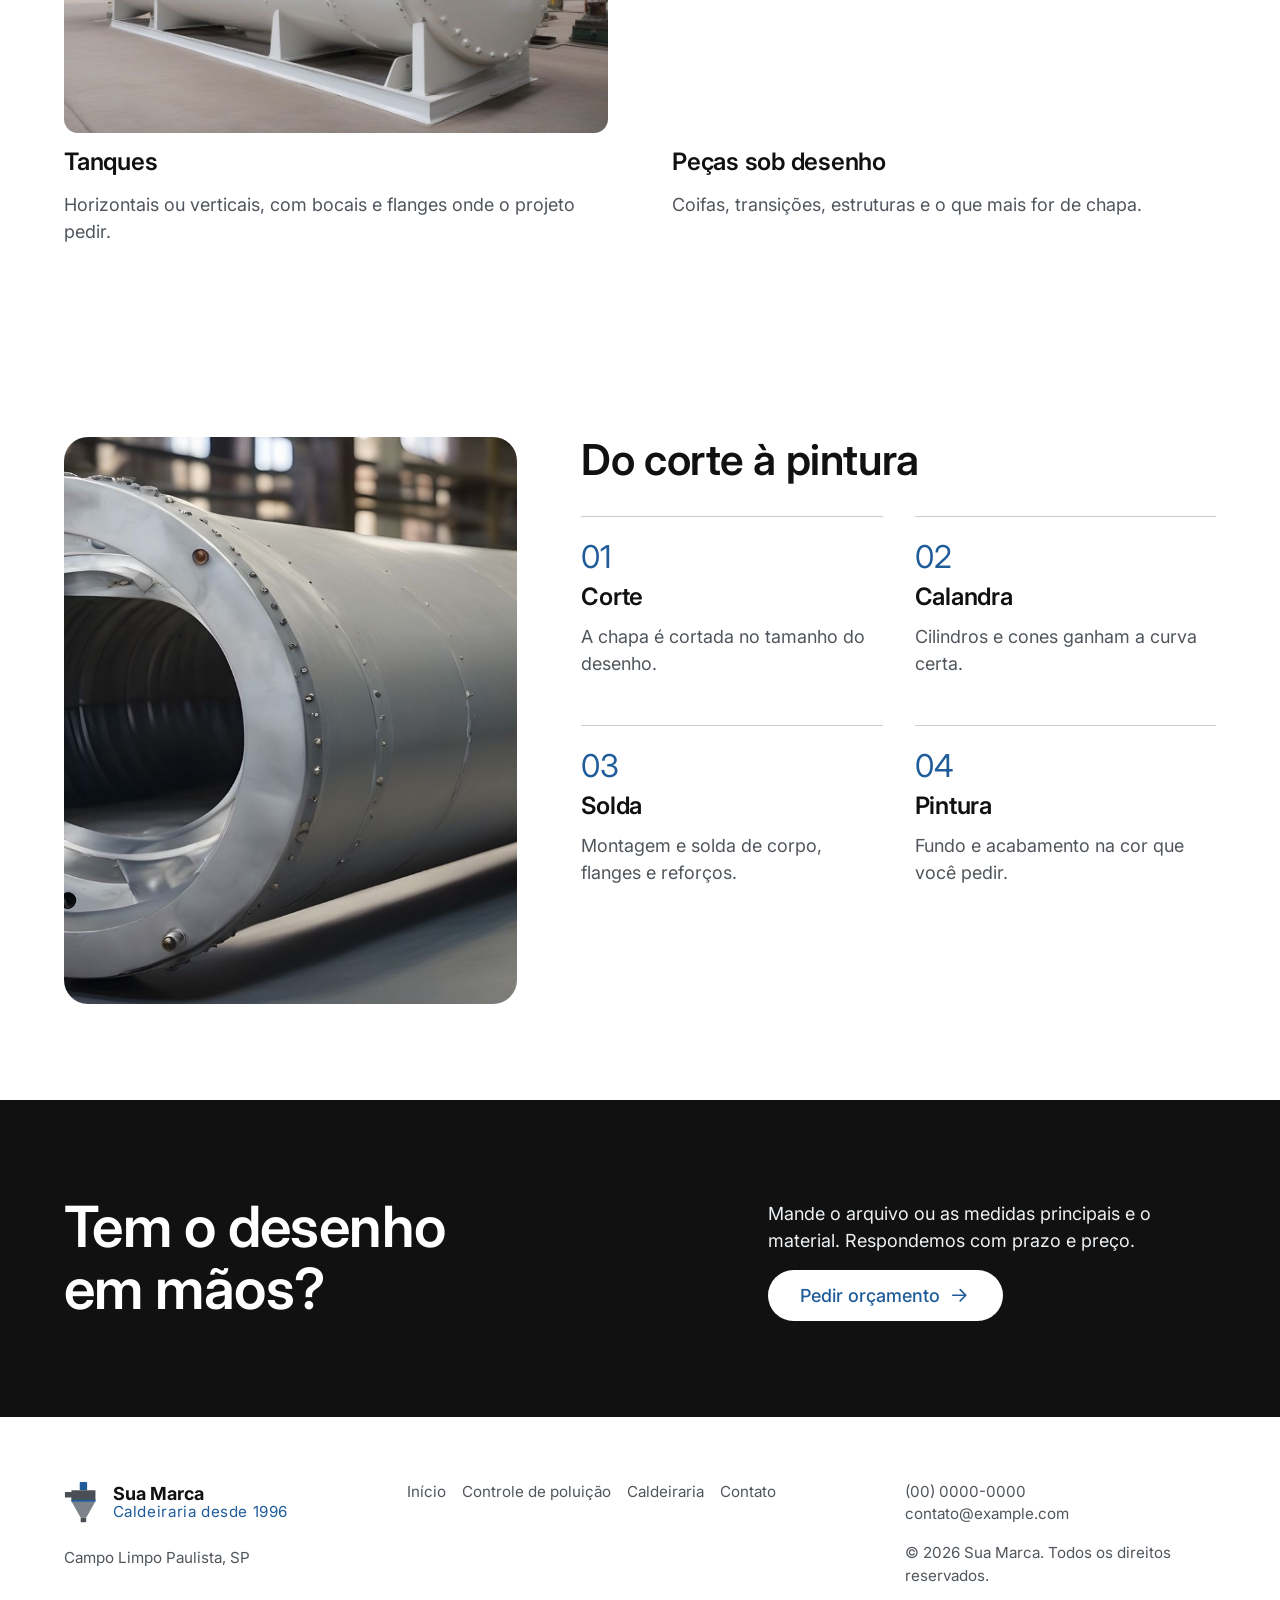
==== commit 0c2e7fcb: "Transições: fade ao rolar em sequência, entrada do topo e fade entre páginas" ====
--- a/caldeiraria.html
+++ b/caldeiraria.html
@@ -23,6 +23,7 @@
 <link rel="stylesheet" href="css/site.css">
 <script type="application/ld+json">{"@context": "https://schema.org", "@type": "LocalBusiness", "name": "Sua Marca", "description": "Caldeiraria pesada e equipamentos de controle de poluição do ar: ciclones, filtros de manga, exaustores, dutos, chaminés, silos, moegas e tanques.", "url": "https://lugusofficial.github.io/caldeiraria-campo-limpo-paulista/", "telephone": "+0000000000", "email": "contato@example.com", "foundingDate": "1996", "image": "https://lugusofficial.github.io/caldeiraria-campo-limpo-paulista/assets/og-image.jpg", "logo": "https://lugusofficial.github.io/caldeiraria-campo-limpo-paulista/assets/logo-simbolo.svg", "address": {"@type": "PostalAddress", "addressLocality": "Campo Limpo Paulista", "addressRegion": "SP", "addressCountry": "BR"}, "knowsAbout": ["Caldeiraria pesada", "Ciclones", "Filtros de manga", "Exaustores industriais", "Dutos e chaminés", "Silos", "Moegas", "Tanques"]}</script>
 <script src="js/main.js" defer></script>
+<script src="js/transicoes.js" defer></script>
 </head>
 <body>
 <a class="skip-link" href="#main">Pular para o conteúdo</a>
--- a/css/site.css
+++ b/css/site.css
@@ -176,12 +176,19 @@
 .btn .icon { transition: transform 200ms ease; }
 .btn:hover .icon { transform: translateX(var(--space-1)); }
 
-/* Movimento: um unico bloco de keyframes. Reveal no scroll (so CSS, so onde ha
-   suporte) e a seta do heroi descendo; nada disso roda com movimento reduzido. */
+/* Movimento: um unico bloco de keyframes (surgir). A pagina entra com fade, o texto do heroi
+   sobe em sequencia, cada bloco .reveal aparece ao rolar (js/transicoes.js marca e escalona) e
+   a pagina some com fade antes de abrir outra. Nada disso roda com movimento reduzido. */
 @keyframes surgir { from { opacity: 0; transform: translateY(var(--desloca, var(--space-6))); } }
+.btn:hover { transform: translateY(-2px); }
 @media (prefers-reduced-motion: no-preference) {
+  body { --desloca: 0px; animation: surgir 450ms ease-out both; transition: opacity 240ms ease; }
+  body.is-saindo { opacity: 0; }
+  .hero__text > *, .topo__texto > *, .topo__foto { --desloca: var(--space-5); animation: surgir 900ms cubic-bezier(.2, .8, .2, 1) both; }
+  .hero__text > :nth-child(2), .topo__texto > :nth-child(2) { animation-delay: 120ms; }
+  .hero__text > :nth-child(3), .topo__texto > :nth-child(3) { animation-delay: 240ms; }
+  .hero__text > :nth-child(4), .topo__foto { animation-delay: 360ms; }
   .hero__seta svg { --desloca: calc(-1 * var(--space-3)); animation: surgir 1.8s ease-out infinite; }
-  @supports (animation-timeline: view()) {
-    .reveal { animation: surgir linear both; animation-timeline: view(); animation-range: entry 0% entry 35%; }
-  }
+  .js-reveal [data-reveal] { opacity: 0; transform: translateY(var(--space-6)); transition: opacity 800ms ease, transform 800ms cubic-bezier(.2, .8, .2, 1); }
+  .js-reveal [data-reveal].is-visible { opacity: 1; transform: none; }
 }
